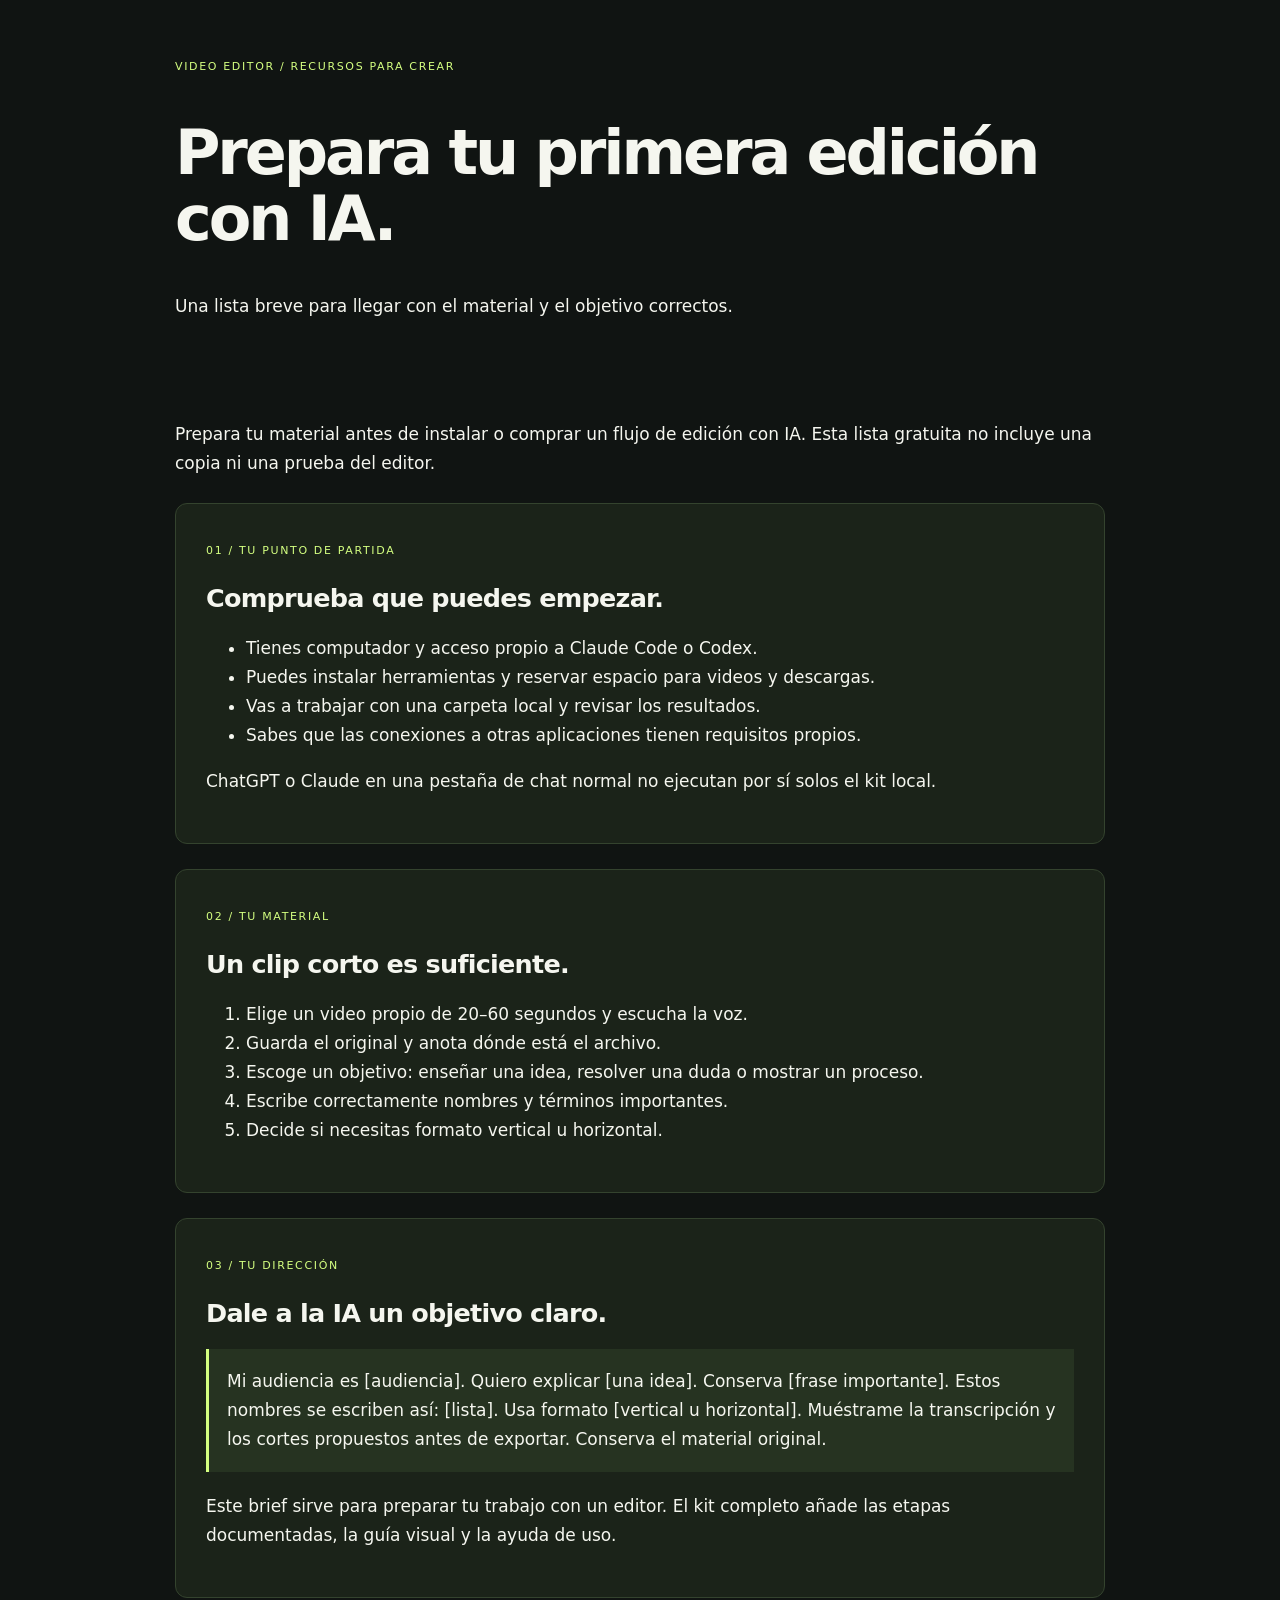
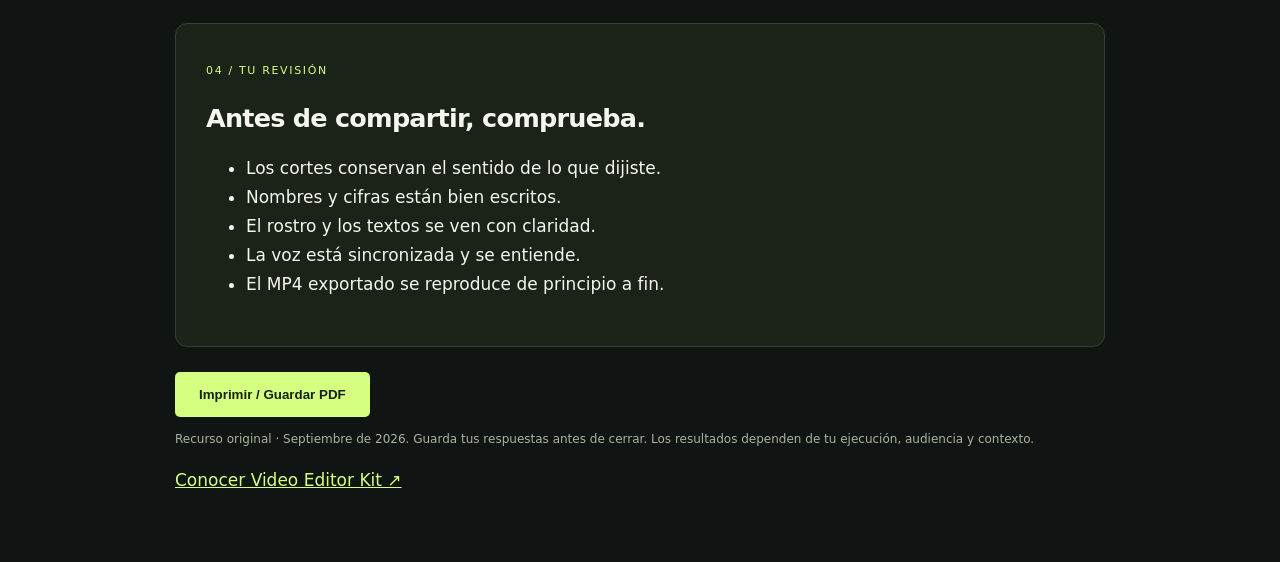
==== readiness.html @ bea280f8 "Add sales page (index, readiness)" ====
<!doctype html><html lang="es"><head><meta charset="utf-8"><meta name="viewport" content="width=device-width,initial-scale=1"><title>Prepara tu primera edición con IA.</title><style>*{box-sizing:border-box}body{margin:0;background:#101412;color:#f5f6ef;font:17px/1.7 system-ui,sans-serif}header,main{max-width:980px;margin:auto;padding:50px 25px}header{padding-bottom:15px}h1{font-size:clamp(37px,6vw,62px);line-height:1.05;letter-spacing:-.05em}h2{line-height:1.15;letter-spacing:-.03em}a{color:#d4ff81}nav{display:flex;gap:20px;flex-wrap:wrap}.tag{color:#d4ff81;font-size:11px;letter-spacing:.15em}.card{padding:30px;background:#1b2319;border:1px solid #34432e;border-radius:12px;margin:25px 0;break-inside:avoid}.note,small{color:#a7b59e;font-size:12px}blockquote{margin:20px 0;padding:18px;border-left:3px solid #d4ff81;background:#263321}textarea{display:block;width:100%;margin:10px 0 22px;min-height:90px;background:#101412;border:1px solid #617155;color:white;padding:12px;font:inherit;border-radius:5px}button{background:#d4ff81;color:#182012;padding:15px 24px;border:0;border-radius:5px;font-weight:bold;cursor:pointer}table{width:100%;border-collapse:collapse;font-size:14px}td,th{padding:14px;text-align:left;border-bottom:1px solid #46513e}@media print{body,.card,textarea{background:white;color:black}header,main{padding:0}.tag,.note,small,a{color:#333}.card{border-color:#aaa}button,nav{display:none}@page{margin:17mm}}</style></head><body><header><span class="tag">VIDEO EDITOR / RECURSOS PARA CREAR</span><h1>Prepara tu primera edición con IA.</h1><p>Una lista breve para llegar con el material y el objetivo correctos.</p></header><main><p>Prepara tu material antes de instalar o comprar un flujo de edición con IA. Esta lista gratuita no incluye una copia ni una prueba del editor.</p><section class="card"><span class="tag">01 / TU PUNTO DE PARTIDA</span><h2>Comprueba que puedes empezar.</h2><ul><li>Tienes computador y acceso propio a Claude Code o Codex.</li><li>Puedes instalar herramientas y reservar espacio para videos y descargas.</li><li>Vas a trabajar con una carpeta local y revisar los resultados.</li><li>Sabes que las conexiones a otras aplicaciones tienen requisitos propios.</li></ul><p>ChatGPT o Claude en una pestaña de chat normal no ejecutan por sí solos el kit local.</p></section><section class="card"><span class="tag">02 / TU MATERIAL</span><h2>Un clip corto es suficiente.</h2><ol><li>Elige un video propio de 20–60 segundos y escucha la voz.</li><li>Guarda el original y anota dónde está el archivo.</li><li>Escoge un objetivo: enseñar una idea, resolver una duda o mostrar un proceso.</li><li>Escribe correctamente nombres y términos importantes.</li><li>Decide si necesitas formato vertical u horizontal.</li></ol></section><section class="card"><span class="tag">03 / TU DIRECCIÓN</span><h2>Dale a la IA un objetivo claro.</h2><blockquote>Mi audiencia es [audiencia]. Quiero explicar [una idea]. Conserva [frase importante]. Estos nombres se escriben así: [lista]. Usa formato [vertical u horizontal]. Muéstrame la transcripción y los cortes propuestos antes de exportar. Conserva el material original.</blockquote><p>Este brief sirve para preparar tu trabajo con un editor. El kit completo añade las etapas documentadas, la guía visual y la ayuda de uso.</p></section><section class="card"><span class="tag">04 / TU REVISIÓN</span><h2>Antes de compartir, comprueba.</h2><ul><li>Los cortes conservan el sentido de lo que dijiste.</li><li>Nombres y cifras están bien escritos.</li><li>El rostro y los textos se ven con claridad.</li><li>La voz está sincronizada y se entiende.</li><li>El MP4 exportado se reproduce de principio a fin.</li></ul></section><button onclick="window.print()">Imprimir / Guardar PDF</button><p class="note">Recurso original · Septiembre de 2026. Guarda tus respuestas antes de cerrar. Los resultados dependen de tu ejecución, audiencia y contexto.</p><p><a href="index.html#oferta">Conocer Video Editor Kit ↗</a></p></main></body></html>
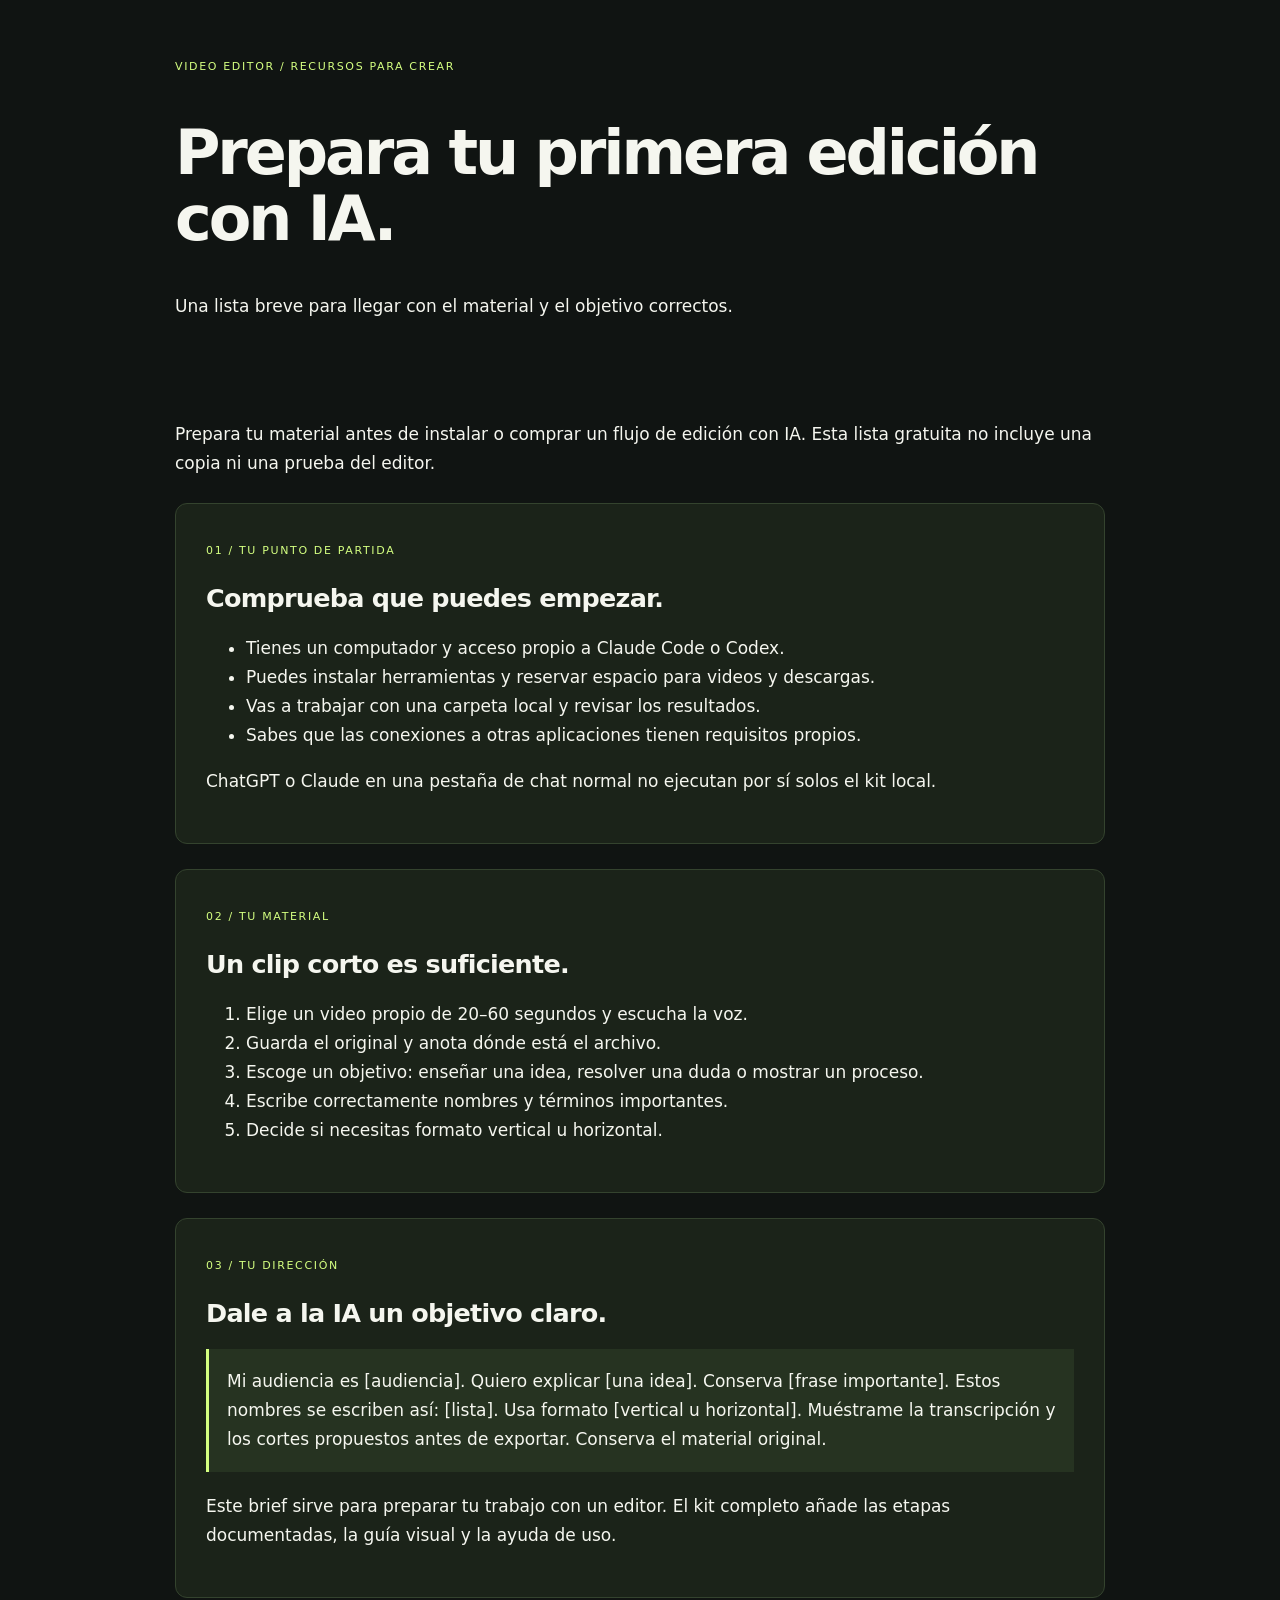
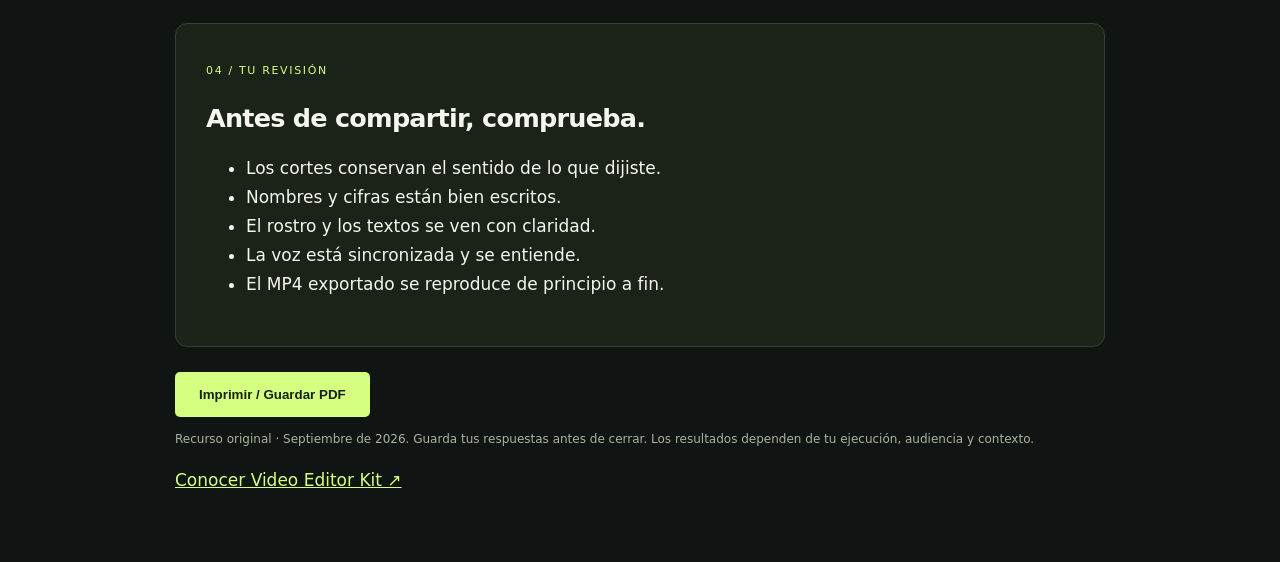
==== commit 4f1e91fa: "Publish founder sales page v1.4 with VSL Founder price 97 USD (30 slots), Gumroad checkout bkxlfg, V" ====
--- a/readiness.html
+++ b/readiness.html
@@ -1 +1 @@
-<!doctype html><html lang="es"><head><meta charset="utf-8"><meta name="viewport" content="width=device-width,initial-scale=1"><title>Prepara tu primera edición con IA.</title><style>*{box-sizing:border-box}body{margin:0;background:#101412;color:#f5f6ef;font:17px/1.7 system-ui,sans-serif}header,main{max-width:980px;margin:auto;padding:50px 25px}header{padding-bottom:15px}h1{font-size:clamp(37px,6vw,62px);line-height:1.05;letter-spacing:-.05em}h2{line-height:1.15;letter-spacing:-.03em}a{color:#d4ff81}nav{display:flex;gap:20px;flex-wrap:wrap}.tag{color:#d4ff81;font-size:11px;letter-spacing:.15em}.card{padding:30px;background:#1b2319;border:1px solid #34432e;border-radius:12px;margin:25px 0;break-inside:avoid}.note,small{color:#a7b59e;font-size:12px}blockquote{margin:20px 0;padding:18px;border-left:3px solid #d4ff81;background:#263321}textarea{display:block;width:100%;margin:10px 0 22px;min-height:90px;background:#101412;border:1px solid #617155;color:white;padding:12px;font:inherit;border-radius:5px}button{background:#d4ff81;color:#182012;padding:15px 24px;border:0;border-radius:5px;font-weight:bold;cursor:pointer}table{width:100%;border-collapse:collapse;font-size:14px}td,th{padding:14px;text-align:left;border-bottom:1px solid #46513e}@media print{body,.card,textarea{background:white;color:black}header,main{padding:0}.tag,.note,small,a{color:#333}.card{border-color:#aaa}button,nav{display:none}@page{margin:17mm}}</style></head><body><header><span class="tag">VIDEO EDITOR / RECURSOS PARA CREAR</span><h1>Prepara tu primera edición con IA.</h1><p>Una lista breve para llegar con el material y el objetivo correctos.</p></header><main><p>Prepara tu material antes de instalar o comprar un flujo de edición con IA. Esta lista gratuita no incluye una copia ni una prueba del editor.</p><section class="card"><span class="tag">01 / TU PUNTO DE PARTIDA</span><h2>Comprueba que puedes empezar.</h2><ul><li>Tienes computador y acceso propio a Claude Code o Codex.</li><li>Puedes instalar herramientas y reservar espacio para videos y descargas.</li><li>Vas a trabajar con una carpeta local y revisar los resultados.</li><li>Sabes que las conexiones a otras aplicaciones tienen requisitos propios.</li></ul><p>ChatGPT o Claude en una pestaña de chat normal no ejecutan por sí solos el kit local.</p></section><section class="card"><span class="tag">02 / TU MATERIAL</span><h2>Un clip corto es suficiente.</h2><ol><li>Elige un video propio de 20–60 segundos y escucha la voz.</li><li>Guarda el original y anota dónde está el archivo.</li><li>Escoge un objetivo: enseñar una idea, resolver una duda o mostrar un proceso.</li><li>Escribe correctamente nombres y términos importantes.</li><li>Decide si necesitas formato vertical u horizontal.</li></ol></section><section class="card"><span class="tag">03 / TU DIRECCIÓN</span><h2>Dale a la IA un objetivo claro.</h2><blockquote>Mi audiencia es [audiencia]. Quiero explicar [una idea]. Conserva [frase importante]. Estos nombres se escriben así: [lista]. Usa formato [vertical u horizontal]. Muéstrame la transcripción y los cortes propuestos antes de exportar. Conserva el material original.</blockquote><p>Este brief sirve para preparar tu trabajo con un editor. El kit completo añade las etapas documentadas, la guía visual y la ayuda de uso.</p></section><section class="card"><span class="tag">04 / TU REVISIÓN</span><h2>Antes de compartir, comprueba.</h2><ul><li>Los cortes conservan el sentido de lo que dijiste.</li><li>Nombres y cifras están bien escritos.</li><li>El rostro y los textos se ven con claridad.</li><li>La voz está sincronizada y se entiende.</li><li>El MP4 exportado se reproduce de principio a fin.</li></ul></section><button onclick="window.print()">Imprimir / Guardar PDF</button><p class="note">Recurso original · Septiembre de 2026. Guarda tus respuestas antes de cerrar. Los resultados dependen de tu ejecución, audiencia y contexto.</p><p><a href="index.html#oferta">Conocer Video Editor Kit ↗</a></p></main></body></html>+<!doctype html><html lang="es"><head><meta charset="utf-8"><meta name="verified-platforms" content="mac-apple-silicon,windows,linux"><meta name="viewport" content="width=device-width,initial-scale=1"><title>Prepara tu primera edición con IA.</title><style>*{box-sizing:border-box}body{margin:0;background:#101412;color:#f5f6ef;font:17px/1.7 system-ui,sans-serif}header,main{max-width:980px;margin:auto;padding:50px 25px}header{padding-bottom:15px}h1{font-size:clamp(37px,6vw,62px);line-height:1.05;letter-spacing:-.05em}h2{line-height:1.15;letter-spacing:-.03em}a{color:#d4ff81}nav{display:flex;gap:20px;flex-wrap:wrap}.tag{color:#d4ff81;font-size:11px;letter-spacing:.15em}.card{padding:30px;background:#1b2319;border:1px solid #34432e;border-radius:12px;margin:25px 0;break-inside:avoid}.note,small{color:#a7b59e;font-size:12px}blockquote{margin:20px 0;padding:18px;border-left:3px solid #d4ff81;background:#263321}textarea{display:block;width:100%;margin:10px 0 22px;min-height:90px;background:#101412;border:1px solid #617155;color:white;padding:12px;font:inherit;border-radius:5px}button{background:#d4ff81;color:#182012;padding:15px 24px;border:0;border-radius:5px;font-weight:bold;cursor:pointer}table{width:100%;border-collapse:collapse;font-size:14px}td,th{padding:14px;text-align:left;border-bottom:1px solid #46513e}@media print{body,.card,textarea{background:white;color:black}header,main{padding:0}.tag,.note,small,a{color:#333}.card{border-color:#aaa}button,nav{display:none}@page{margin:17mm}}</style></head><body><header><span class="tag">VIDEO EDITOR / RECURSOS PARA CREAR</span><h1>Prepara tu primera edición con IA.</h1><p>Una lista breve para llegar con el material y el objetivo correctos.</p></header><main><p>Prepara tu material antes de instalar o comprar un flujo de edición con IA. Esta lista gratuita no incluye una copia ni una prueba del editor.</p><section class="card"><span class="tag">01 / TU PUNTO DE PARTIDA</span><h2>Comprueba que puedes empezar.</h2><ul><li>Tienes un computador y acceso propio a Claude Code o Codex.</li><li>Puedes instalar herramientas y reservar espacio para videos y descargas.</li><li>Vas a trabajar con una carpeta local y revisar los resultados.</li><li>Sabes que las conexiones a otras aplicaciones tienen requisitos propios.</li></ul><p>ChatGPT o Claude en una pestaña de chat normal no ejecutan por sí solos el kit local.</p></section><section class="card"><span class="tag">02 / TU MATERIAL</span><h2>Un clip corto es suficiente.</h2><ol><li>Elige un video propio de 20–60 segundos y escucha la voz.</li><li>Guarda el original y anota dónde está el archivo.</li><li>Escoge un objetivo: enseñar una idea, resolver una duda o mostrar un proceso.</li><li>Escribe correctamente nombres y términos importantes.</li><li>Decide si necesitas formato vertical u horizontal.</li></ol></section><section class="card"><span class="tag">03 / TU DIRECCIÓN</span><h2>Dale a la IA un objetivo claro.</h2><blockquote>Mi audiencia es [audiencia]. Quiero explicar [una idea]. Conserva [frase importante]. Estos nombres se escriben así: [lista]. Usa formato [vertical u horizontal]. Muéstrame la transcripción y los cortes propuestos antes de exportar. Conserva el material original.</blockquote><p>Este brief sirve para preparar tu trabajo con un editor. El kit completo añade las etapas documentadas, la guía visual y la ayuda de uso.</p></section><section class="card"><span class="tag">04 / TU REVISIÓN</span><h2>Antes de compartir, comprueba.</h2><ul><li>Los cortes conservan el sentido de lo que dijiste.</li><li>Nombres y cifras están bien escritos.</li><li>El rostro y los textos se ven con claridad.</li><li>La voz está sincronizada y se entiende.</li><li>El MP4 exportado se reproduce de principio a fin.</li></ul></section><button onclick="window.print()">Imprimir / Guardar PDF</button><p class="note">Recurso original · Septiembre de 2026. Guarda tus respuestas antes de cerrar. Los resultados dependen de tu ejecución, audiencia y contexto.</p><p><a href="index.html#oferta">Conocer Video Editor Kit ↗</a></p></main></body></html>
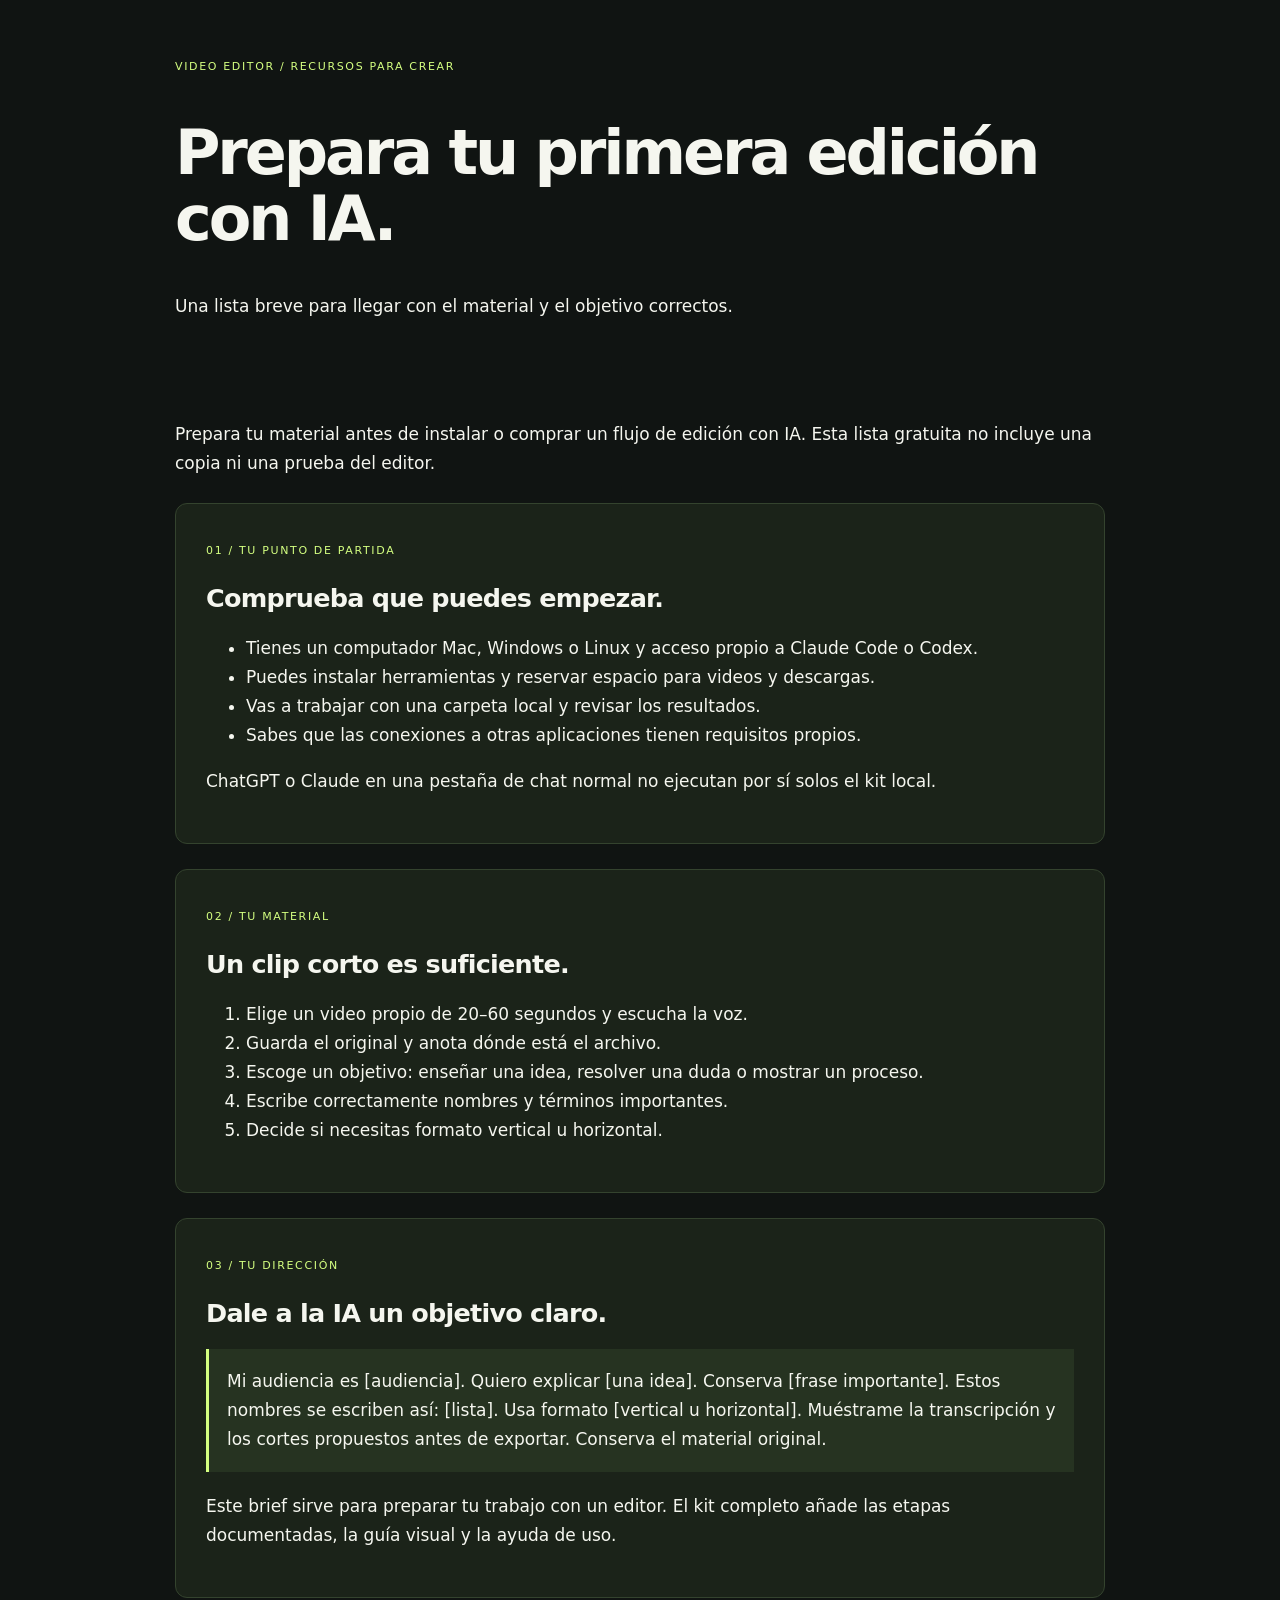
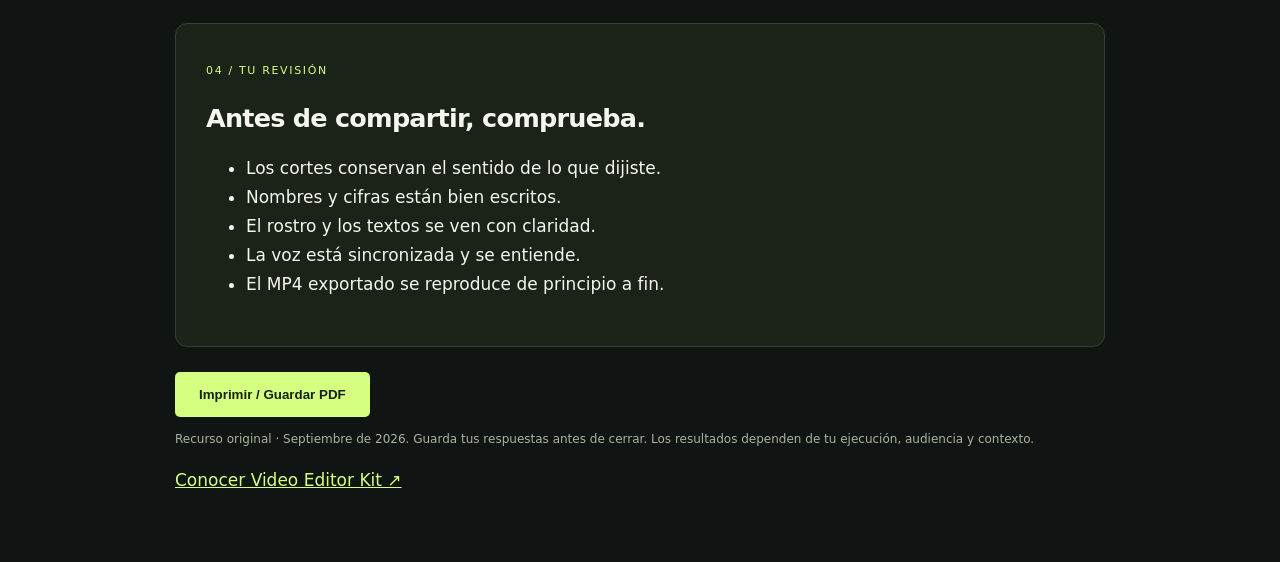
==== commit 3239d198: "Intel Mac verified: say "Mac (Apple Silicon e Intel), Windows y Linux" The full edit passed 34/34 on" ====
--- a/readiness.html
+++ b/readiness.html
@@ -1 +1 @@
-<!doctype html><html lang="es"><head><meta charset="utf-8"><meta name="verified-platforms" content="mac-apple-silicon,windows,linux"><meta name="viewport" content="width=device-width,initial-scale=1"><title>Prepara tu primera edición con IA.</title><style>*{box-sizing:border-box}body{margin:0;background:#101412;color:#f5f6ef;font:17px/1.7 system-ui,sans-serif}header,main{max-width:980px;margin:auto;padding:50px 25px}header{padding-bottom:15px}h1{font-size:clamp(37px,6vw,62px);line-height:1.05;letter-spacing:-.05em}h2{line-height:1.15;letter-spacing:-.03em}a{color:#d4ff81}nav{display:flex;gap:20px;flex-wrap:wrap}.tag{color:#d4ff81;font-size:11px;letter-spacing:.15em}.card{padding:30px;background:#1b2319;border:1px solid #34432e;border-radius:12px;margin:25px 0;break-inside:avoid}.note,small{color:#a7b59e;font-size:12px}blockquote{margin:20px 0;padding:18px;border-left:3px solid #d4ff81;background:#263321}textarea{display:block;width:100%;margin:10px 0 22px;min-height:90px;background:#101412;border:1px solid #617155;color:white;padding:12px;font:inherit;border-radius:5px}button{background:#d4ff81;color:#182012;padding:15px 24px;border:0;border-radius:5px;font-weight:bold;cursor:pointer}table{width:100%;border-collapse:collapse;font-size:14px}td,th{padding:14px;text-align:left;border-bottom:1px solid #46513e}@media print{body,.card,textarea{background:white;color:black}header,main{padding:0}.tag,.note,small,a{color:#333}.card{border-color:#aaa}button,nav{display:none}@page{margin:17mm}}</style></head><body><header><span class="tag">VIDEO EDITOR / RECURSOS PARA CREAR</span><h1>Prepara tu primera edición con IA.</h1><p>Una lista breve para llegar con el material y el objetivo correctos.</p></header><main><p>Prepara tu material antes de instalar o comprar un flujo de edición con IA. Esta lista gratuita no incluye una copia ni una prueba del editor.</p><section class="card"><span class="tag">01 / TU PUNTO DE PARTIDA</span><h2>Comprueba que puedes empezar.</h2><ul><li>Tienes un computador y acceso propio a Claude Code o Codex.</li><li>Puedes instalar herramientas y reservar espacio para videos y descargas.</li><li>Vas a trabajar con una carpeta local y revisar los resultados.</li><li>Sabes que las conexiones a otras aplicaciones tienen requisitos propios.</li></ul><p>ChatGPT o Claude en una pestaña de chat normal no ejecutan por sí solos el kit local.</p></section><section class="card"><span class="tag">02 / TU MATERIAL</span><h2>Un clip corto es suficiente.</h2><ol><li>Elige un video propio de 20–60 segundos y escucha la voz.</li><li>Guarda el original y anota dónde está el archivo.</li><li>Escoge un objetivo: enseñar una idea, resolver una duda o mostrar un proceso.</li><li>Escribe correctamente nombres y términos importantes.</li><li>Decide si necesitas formato vertical u horizontal.</li></ol></section><section class="card"><span class="tag">03 / TU DIRECCIÓN</span><h2>Dale a la IA un objetivo claro.</h2><blockquote>Mi audiencia es [audiencia]. Quiero explicar [una idea]. Conserva [frase importante]. Estos nombres se escriben así: [lista]. Usa formato [vertical u horizontal]. Muéstrame la transcripción y los cortes propuestos antes de exportar. Conserva el material original.</blockquote><p>Este brief sirve para preparar tu trabajo con un editor. El kit completo añade las etapas documentadas, la guía visual y la ayuda de uso.</p></section><section class="card"><span class="tag">04 / TU REVISIÓN</span><h2>Antes de compartir, comprueba.</h2><ul><li>Los cortes conservan el sentido de lo que dijiste.</li><li>Nombres y cifras están bien escritos.</li><li>El rostro y los textos se ven con claridad.</li><li>La voz está sincronizada y se entiende.</li><li>El MP4 exportado se reproduce de principio a fin.</li></ul></section><button onclick="window.print()">Imprimir / Guardar PDF</button><p class="note">Recurso original · Septiembre de 2026. Guarda tus respuestas antes de cerrar. Los resultados dependen de tu ejecución, audiencia y contexto.</p><p><a href="index.html#oferta">Conocer Video Editor Kit ↗</a></p></main></body></html>+<!doctype html><html lang="es"><head><meta charset="utf-8"><meta name="verified-platforms" content="mac-apple-silicon,mac-intel,windows,linux"><meta name="viewport" content="width=device-width,initial-scale=1"><title>Prepara tu primera edición con IA.</title><style>*{box-sizing:border-box}body{margin:0;background:#101412;color:#f5f6ef;font:17px/1.7 system-ui,sans-serif}header,main{max-width:980px;margin:auto;padding:50px 25px}header{padding-bottom:15px}h1{font-size:clamp(37px,6vw,62px);line-height:1.05;letter-spacing:-.05em}h2{line-height:1.15;letter-spacing:-.03em}a{color:#d4ff81}nav{display:flex;gap:20px;flex-wrap:wrap}.tag{color:#d4ff81;font-size:11px;letter-spacing:.15em}.card{padding:30px;background:#1b2319;border:1px solid #34432e;border-radius:12px;margin:25px 0;break-inside:avoid}.note,small{color:#a7b59e;font-size:12px}blockquote{margin:20px 0;padding:18px;border-left:3px solid #d4ff81;background:#263321}textarea{display:block;width:100%;margin:10px 0 22px;min-height:90px;background:#101412;border:1px solid #617155;color:white;padding:12px;font:inherit;border-radius:5px}button{background:#d4ff81;color:#182012;padding:15px 24px;border:0;border-radius:5px;font-weight:bold;cursor:pointer}table{width:100%;border-collapse:collapse;font-size:14px}td,th{padding:14px;text-align:left;border-bottom:1px solid #46513e}@media print{body,.card,textarea{background:white;color:black}header,main{padding:0}.tag,.note,small,a{color:#333}.card{border-color:#aaa}button,nav{display:none}@page{margin:17mm}}</style></head><body><header><span class="tag">VIDEO EDITOR / RECURSOS PARA CREAR</span><h1>Prepara tu primera edición con IA.</h1><p>Una lista breve para llegar con el material y el objetivo correctos.</p></header><main><p>Prepara tu material antes de instalar o comprar un flujo de edición con IA. Esta lista gratuita no incluye una copia ni una prueba del editor.</p><section class="card"><span class="tag">01 / TU PUNTO DE PARTIDA</span><h2>Comprueba que puedes empezar.</h2><ul><li>Tienes un computador Mac, Windows o Linux y acceso propio a Claude Code o Codex.</li><li>Puedes instalar herramientas y reservar espacio para videos y descargas.</li><li>Vas a trabajar con una carpeta local y revisar los resultados.</li><li>Sabes que las conexiones a otras aplicaciones tienen requisitos propios.</li></ul><p>ChatGPT o Claude en una pestaña de chat normal no ejecutan por sí solos el kit local.</p></section><section class="card"><span class="tag">02 / TU MATERIAL</span><h2>Un clip corto es suficiente.</h2><ol><li>Elige un video propio de 20–60 segundos y escucha la voz.</li><li>Guarda el original y anota dónde está el archivo.</li><li>Escoge un objetivo: enseñar una idea, resolver una duda o mostrar un proceso.</li><li>Escribe correctamente nombres y términos importantes.</li><li>Decide si necesitas formato vertical u horizontal.</li></ol></section><section class="card"><span class="tag">03 / TU DIRECCIÓN</span><h2>Dale a la IA un objetivo claro.</h2><blockquote>Mi audiencia es [audiencia]. Quiero explicar [una idea]. Conserva [frase importante]. Estos nombres se escriben así: [lista]. Usa formato [vertical u horizontal]. Muéstrame la transcripción y los cortes propuestos antes de exportar. Conserva el material original.</blockquote><p>Este brief sirve para preparar tu trabajo con un editor. El kit completo añade las etapas documentadas, la guía visual y la ayuda de uso.</p></section><section class="card"><span class="tag">04 / TU REVISIÓN</span><h2>Antes de compartir, comprueba.</h2><ul><li>Los cortes conservan el sentido de lo que dijiste.</li><li>Nombres y cifras están bien escritos.</li><li>El rostro y los textos se ven con claridad.</li><li>La voz está sincronizada y se entiende.</li><li>El MP4 exportado se reproduce de principio a fin.</li></ul></section><button onclick="window.print()">Imprimir / Guardar PDF</button><p class="note">Recurso original · Septiembre de 2026. Guarda tus respuestas antes de cerrar. Los resultados dependen de tu ejecución, audiencia y contexto.</p><p><a href="index.html#oferta">Conocer Video Editor Kit ↗</a></p></main></body></html>
